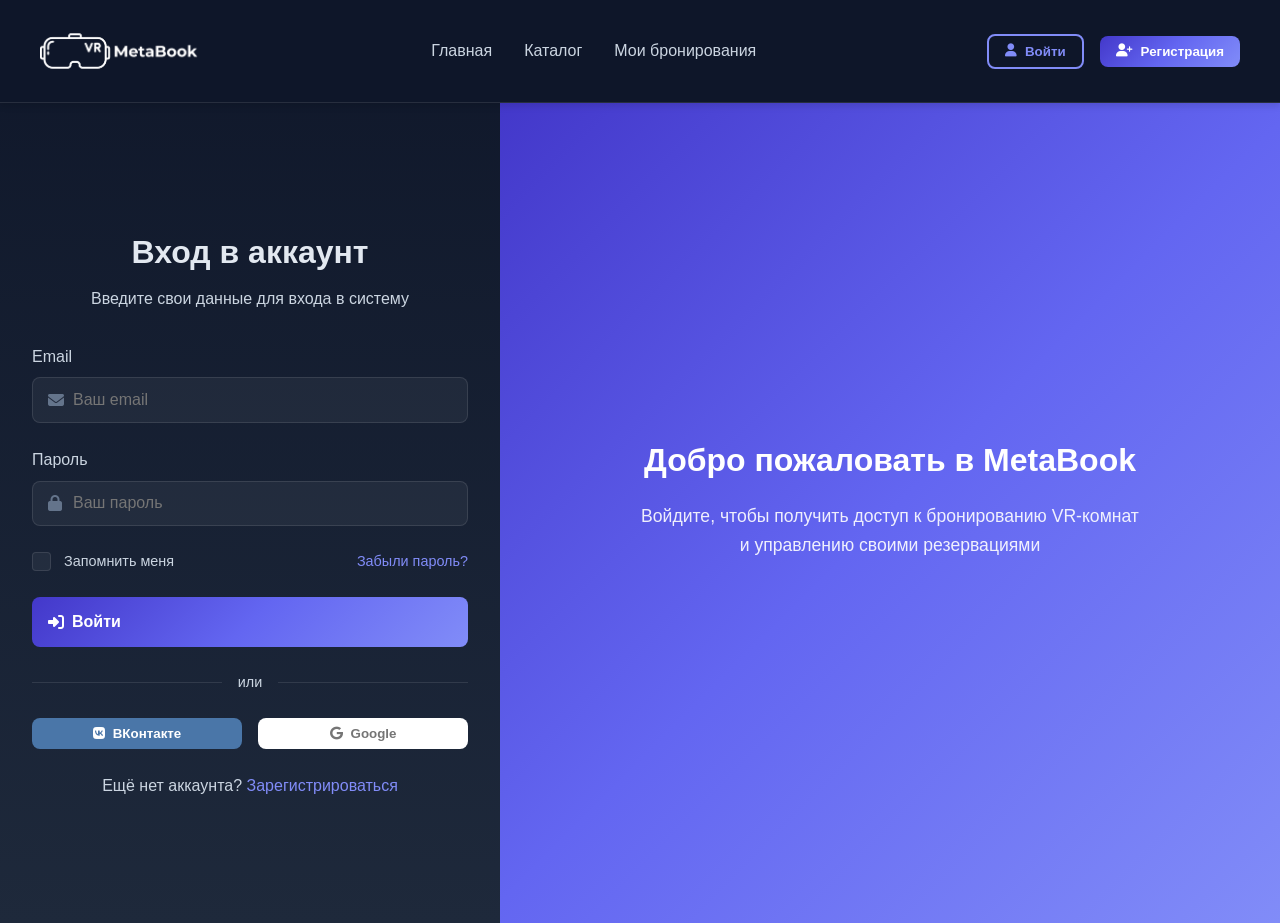
==== pages/booking.html @ 40023121 "Initial commit: MetaBook VR platform" ====
<!DOCTYPE html>
<html lang="ru">
<head>
    <meta charset="UTF-8">
    <meta name="viewport" content="width=device-width, initial-scale=1.0">
    <title>Мои бронирования - MetaBook</title>
    <link rel="stylesheet" href="https://cdnjs.cloudflare.com/ajax/libs/font-awesome/6.4.0/css/all.min.css">
     <link rel="stylesheet" href="../style/styles.css">
    <link rel="stylesheet" href="../style/booking.css">
</head>
<body>
    <!-- Header -->
    <header>
        <div class="header-container">
          <div class="logo">
                <img src="../images/logo.png" p="MetaBook Logo" class="logo-image">
            </div>
            <nav>
                <ul>
                    <li><a href="../index.html">Главная</a></li>
                    <li><a href="catalog.html">Каталог</a></li>
                    <li><a href="booking.html" class="active">Мои бронирования</a></li>
                    
                </ul>
            </nav>
            <div class="user-actions">
                <button class="btn btn-outline"><i class="fa-solid fa-user"></i> Профиль</button>
                <button class="btn btn-primary" onclick="logout()"><i class="fa-solid fa-right-from-bracket"></i> Выйти</button>
            </div>
        </div>
    </header>

    <!-- Main Content -->
    <main class="booking-container">
        <div class="container">
            <h1 class="page-title">Мои бронирования</h1>
            
            <!-- Filter Tabs -->
            <div class="booking-tabs">
                <button class="tab-btn active" data-tab="active">Активные</button>
                <button class="tab-btn" data-tab="upcoming">Предстоящие</button>
                <button class="tab-btn" data-tab="completed">Завершенные</button>
                <button class="tab-btn" data-tab="cancelled">Отмененные</button>
            </div>

            <!-- Statistics -->
            <div class="booking-stats">
                <div class="stat-card">
                    <div class="stat-icon">
                        <i class="fa-solid fa-clock"></i>
                    </div>
                    <div class="stat-info">
                        <h3>5</h3>
                        <p>Активных броней</p>
                    </div>
                </div>
                <div class="stat-card">
                    <div class="stat-icon">
                        <i class="fa-solid fa-calendar-check"></i>
                    </div>
                    <div class="stat-info">
                        <h3>12</h3>
                        <p>Предстоящих</p>
                    </div>
                </div>
                <div class="stat-card">
                    <div class="stat-icon">
                        <i class="fa-solid fa-check-circle"></i>
                    </div>
                    <div class="stat-info">
                        <h3>28</h3>
                        <p>Завершенных</p>
                    </div>
                </div>
                <div class="stat-card">
                    <div class="stat-icon">
                        <i class="fa-solid fa-times-circle"></i>
                    </div>
                    <div class="stat-info">
                        <h3>3</h3>
                        <p>Отмененных</p>
                    </div>
                </div>
            </div>

            <!-- Bookings List -->
            <div class="bookings-list">
                <!-- Active Bookings -->
                <div class="tab-content active" id="active-tab">
                    <div class="booking-card active">
                        <div class="booking-header">
                            <h3>Киберпанк-лаунж</h3>
                            <span class="booking-status status-active">Активно</span>
                        </div>
                        <div class="booking-details">
                            <div class="booking-info">
                                <div class="info-item">
                                    <i class="fa-solid fa-calendar"></i>
                                    <span>15 декабря 2023</span>
                                </div>
                                <div class="info-item">
                                    <i class="fa-solid fa-clock"></i>
                                    <span>14:00 - 16:00 (2 часа)</span>
                                </div>
                                <div class="info-item">
                                    <i class="fa-solid fa-users"></i>
                                    <span>4 участника</span>
                                </div>
                                <div class="info-item">
                                    <i class="fa-solid fa-wallet"></i>
                                    <span>700 ₽</span>
                                </div>
                            </div>
                            <div class="booking-actions">
                                <a href="room.html" class="btn btn-primary">
                                    <i class="fa-solid fa-play"></i> Подключиться
                                </a>
                                <button class="btn btn-outline" onclick="cancelBooking('b123')">
                                    <i class="fa-solid fa-times"></i> Отменить
                                </button>
                            </div>
                        </div>
                    </div>

                    <div class="booking-card active">
                        <div class="booking-header">
                            <h3>Космическая станция</h3>
                            <span class="booking-status status-active">Активно</span>
                        </div>
                        <div class="booking-details">
                            <div class="booking-info">
                                <div class="info-item">
                                    <i class="fa-solid fa-calendar"></i>
                                    <span>15 декабря 2023</span>
                                </div>
                                <div class="info-item">
                                    <i class="fa-solid fa-clock"></i>
                                    <span>18:00 - 20:00 (2 часа)</span>
                                </div>
                                <div class="info-item">
                                    <i class="fa-solid fa-users"></i>
                                    <span>6 участников</span>
                                </div>
                                <div class="info-item">
                                    <i class="fa-solid fa-wallet"></i>
                                    <span>1000 ₽</span>
                                </div>
                            </div>
                            <div class="booking-actions">
                                <a href="room.html" class="btn btn-primary">
                                    <i class="fa-solid fa-play"></i> Подключиться
                                </a>
                                <button class="btn btn-outline" onclick="cancelBooking('b124')">
                                    <i class="fa-solid fa-times"></i> Отменить
                                </button>
                            </div>
                        </div>
                    </div>
                </div>

                <!-- Upcoming Bookings -->
                <div class="tab-content" id="upcoming-tab">
                    <div class="booking-card upcoming">
                        <div class="booking-header">
                            <h3>Природный оазис</h3>
                            <span class="booking-status status-upcoming">Предстоящее</span>
                        </div>
                        <div class="booking-details">
                            <div class="booking-info">
                                <div class="info-item">
                                    <i class="fa-solid fa-calendar"></i>
                                    <span>16 декабря 2023</span>
                                </div>
                                <div class="info-item">
                                    <i class="fa-solid fa-clock"></i>
                                    <span>11:00 - 12:00 (1 час)</span>
                                </div>
                                <div class="info-item">
                                    <i class="fa-solid fa-users"></i>
                                    <span>2 участника</span>
                                </div>
                                <div class="info-item">
                                    <i class="fa-solid fa-wallet"></i>
                                    <span>0 ₽</span>
                                </div>
                            </div>
                            <div class="booking-actions">
                                <button class="btn btn-outline" onclick="editBooking('b125')">
                                    <i class="fa-solid fa-edit"></i> Изменить
                                </button>
                                <button class="btn btn-outline" onclick="cancelBooking('b125')">
                                    <i class="fa-solid fa-times"></i> Отменить
                                </button>
                            </div>
                        </div>
                    </div>
                </div>

                <!-- Completed Bookings -->
                <div class="tab-content" id="completed-tab">
                    <div class="booking-card completed">
                        <div class="booking-header">
                            <h3>VR-кинотеатр "Андромеда"</h3>
                            <span class="booking-status status-completed">Завершено</span>
                        </div>
                        <div class="booking-details">
                            <div class="booking-info">
                                <div class="info-item">
                                    <i class="fa-solid fa-calendar"></i>
                                    <span>14 декабря 2023</span>
                                </div>
                                <div class="info-item">
                                    <i class="fa-solid fa-clock"></i>
                                    <span>20:00 - 22:00 (2 часа)</span>
                                </div>
                                <div class="info-item">
                                    <i class="fa-solid fa-users"></i>
                                    <span>8 участников</span>
                                </div>
                                <div class="info-item">
                                    <i class="fa-solid fa-wallet"></i>
                                    <span>1200 ₽</span>
                                </div>
                            </div>
                            <div class="booking-actions">
                                <button class="btn btn-outline" onclick="viewDetails('b126')">
                                    <i class="fa-solid fa-info-circle"></i> Детали
                                </button>
                                <button class="btn btn-primary" onclick="bookAgain('b126')">
                                    <i class="fa-solid fa-repeat"></i> Забронировать снова
                                </button>
                            </div>
                        </div>
                    </div>
                </div>

                <!-- Cancelled Bookings -->
                <div class="tab-content" id="cancelled-tab">
                    <div class="booking-card cancelled">
                        <div class="booking-header">
                            <h3>Конференц-зал "Орион"</h3>
                            <span class="booking-status status-cancelled">Отменено</span>
                        </div>
                        <div class="booking-details">
                            <div class="booking-info">
                                <div class="info-item">
                                    <i class="fa-solid fa-calendar"></i>
                                    <span>13 декабря 2023</span>
                                </div>
                                <div class="info-item">
                                    <i class="fa-solid fa-clock"></i>
                                    <span>15:00 - 17:00 (2 часа)</span>
                                </div>
                                <div class="info-item">
                                    <i class="fa-solid fa-users"></i>
                                    <span>10 участников</span>
                                </div>
                                <div class="info-item">
                                    <i class="fa-solid fa-wallet"></i>
                                    <span>800 ₽</span>
                                </div>
                            </div>
                            <div class="booking-actions">
                                <button class="btn btn-outline" onclick="viewDetails('b127')">
                                    <i class="fa-solid fa-info-circle"></i> Детали
                                </button>
                                <button class="btn btn-primary" onclick="bookAgain('b127')">
                                    <i class="fa-solid fa-repeat"></i> Забронировать снова
                                </button>
                            </div>
                        </div>
                    </div>
                </div>
            </div>

            <!-- Empty State -->
            <div class="empty-state" id="emptyState" style="display: none;">
                <div class="empty-icon">
                    <i class="fa-solid fa-calendar-xmark"></i>
                </div>
                <h3>Бронирования не найдены</h3>
                <p>У вас пока нет бронирований в этом разделе</p>
                <a href="../index.html" class="btn btn-primary">
                    <i class="fa-solid fa-plus"></i> Найти комнату
                </a>
            </div>
        </div>
    </main>

    <!-- Footer -->
    <footer>
        <div class="footer-container">
            <div class="footer-about">
                <div class="logo">
                <img src="../images/logo.png" p="MetaBook Logo" class="logo-image">
            </div>
                <p>Портал для бронирования виртуальных комнат в метавселенной. Найдите идеальное пространство для вашего следующего VR-опыта.</p>
            </div>
            <div class="footer-links">
                <h3>Навигация</h3>
                <ul>
                    <li><a href="../index.html">Главная</a></li>
                    <li><a href="room.html">Каталог комнат</a></li>
                    <li><a href="booking.html">Мои бронирования</a></li>
                    <li><a href="#">Создать комнату</a></li>
                </ul>
            </div>
            <div class="footer-links">
                <h3>Поддержка</h3>
                <ul>
                    <li><a href="#">Помощь</a></li>
                    <li><a href="#">FAQ</a></li>
                    <li><a href="#">Контакты</a></li>
                    <li><a href="#">Условия использования</a></li>
                </ul>
            </div>
            <div class="footer-links">
                <h3>Социальные сети</h3>
                <ul>
                    <li><a href="#"><i class="fa-brands fa-vk"></i> VKontakte</a></li>
                    <li><a href="#"><i class="fa-brands fa-telegram"></i> Telegram</a></li>
                    <li><a href="#"><i class="fa-brands fa-youtube"></i> YouTube</a></li>
                    <li><a href="#"><i class="fa-brands fa-discord"></i> Discord</a></li>
                </ul>
            </div>
        </div>
        <div class="copyright">
            <p>&copy; 2025 MetaBook. Все права защищены.</p>
        </div>
    </footer>

    <script src="script/booking-script.js"></script>
    <script src="script/auth-check.js"></script>
</body>

<script src="script/auth.js"></script>
<script>
    document.addEventListener('DOMContentLoaded', async function() {
        const token = localStorage.getItem('authToken');
        const userId = localStorage.getItem('userId');
        await updateAuthUI(token, userId);
    });
</script>
</html>
---- style/styles.css ----
:root {
    --primary: #6366f1;
    --primary-dark: #4f46e5;
    --secondary: #0ea5e9;
    --dark: #0f172a;
    --darker: #0a0e1a;
    --light: #cbd5e1;
    --lighter: #e2e8f0;
    --gray: #64748b;
    --success: #10b981;
    --error: #ef4444;
    --vr-gradient: linear-gradient(135deg, #4338ca, #6366f1, #818cf8);
    --bg-gradient: linear-gradient(to bottom, #0f172a, #1e293b);
}

* {
    margin: 0;
    padding: 0;
    box-sizing: border-box;
    font-family: 'Segoe UI', Tahoma, Geneva, Verdana, sans-serif;
}

body {
    background: var(--bg-gradient);
    color: var(--lighter);
    line-height: 1.6;
    min-height: 100vh;
}

/* Header Styles */
header {
    background: rgba(15, 23, 42, 0.9);
    backdrop-filter: blur(10px);
    color: white;
    padding: 1rem 2rem;
    position: sticky;
    top: 0;
    z-index: 100;
    box-shadow: 0 4px 6px rgba(0, 0, 0, 0.1);
    border-bottom: 1px solid rgba(255, 255, 255, 0.1);
}

.header-container {
    max-width: 1200px;
    margin: 0 auto;
    display: flex;
    justify-content: space-between;
    align-items: center;
}

.logo {
    display: flex;
    align-items: center;
    gap: 0.5rem;
    font-size: 1.5rem;
    font-weight: 700;
    color: var(--lighter);
}

.logo i {
    font-size: 1.8rem;
    color: #818cf8;
}

nav ul {
    display: flex;
    list-style: none;
    gap: 2rem;
}

nav a {
    color: var(--light);
    text-decoration: none;
    font-weight: 500;
    transition: all 0.3s;
    position: relative;
}

nav a:hover {
    color: white;
}

nav a::after {
    content: '';
    position: absolute;
    bottom: -5px;
    left: 0;
    width: 0;
    height: 2px;
    background: var(--vr-gradient);
    transition: width 0.3s;
}

nav a:hover::after {
    width: 100%;
}

.user-actions {
    display: flex;
    align-items: center;
    gap: 1rem;
}

.btn {
    padding: 0.5rem 1rem;
    border-radius: 8px;
    border: none;
    font-weight: 600;
    cursor: pointer;
    transition: all 0.3s;
    display: inline-flex;
    align-items: center;
    gap: 0.5rem;
    text-decoration: none;
}

.btn-primary {
    background: var(--vr-gradient);
    color: white;
}

.btn-primary:hover {
    transform: translateY(-2px);
    box-shadow: 0 4px 12px rgba(99, 102, 241, 0.3);
}

.btn-outline {
    background-color: transparent;
    border: 2px solid #818cf8;
    color: #818cf8;
}

.btn-outline:hover {
    background-color: #818cf8;
    color: white;
}

.btn-sm {
    padding: 0.4rem 0.8rem;
    font-size: 0.8rem;
}

/* Container */
.container {
    max-width: 1200px;
    margin: 0 auto;
    padding: 0 2rem;
}

/* Modal */
.modal {
    display: none;
    position: fixed;
    top: 0;
    left: 0;
    width: 100%;
    height: 100%;
    background: rgba(0, 0, 0, 0.7);
    z-index: 1000;
    align-items: center;
    justify-content: center;
    backdrop-filter: blur(5px);
}

.modal-content {
    background: rgba(15, 23, 42, 0.95);
    border-radius: 12px;
    width: 90%;
    max-width: 500px;
    padding: 2rem;
    box-shadow: 0 10px 25px rgba(0, 0, 0, 0.2);
    position: relative;
    border: 1px solid rgba(255, 255, 255, 0.1);
    backdrop-filter: blur(10px);
}

.close-modal {
    position: absolute;
    top: 1rem;
    right: 1rem;
    background: none;
    border: none;
    font-size: 1.5rem;
    cursor: pointer;
    color: var(--light);
}

.modal-title {
    margin-bottom: 1.5rem;
    color: var(--lighter);
}

.form-group {
    margin-bottom: 1.5rem;
}

.form-group label {
    display: block;
    margin-bottom: 0.5rem;
    font-weight: 500;
    color: var(--light);
}

.form-group input, .form-group select {
    width: 100%;
    padding: 0.8rem;
    background: rgba(255, 255, 255, 0.1);
    border: 1px solid rgba(255, 255, 255, 0.1);
    border-radius: 8px;
    font-size: 1rem;
    color: white;
}

/* Footer */
footer {
    background: var(--darker);
    color: white;
    padding: 3rem 2rem;
    margin-top: 4rem;
    border-top: 1px solid rgba(255, 255, 255, 0.1);
}

.footer-container {
    max-width: 1200px;
    margin: 0 auto;
    display: grid;
    grid-template-columns: repeat(auto-fit, minmax(250px, 1fr));
    gap: 2rem;
}

.footer-logo {
    font-size: 1.8rem;
    font-weight: 700;
    margin-bottom: 1rem;
    display: flex;
    align-items: center;
    gap: 0.5rem;
    color: var(--lighter);
}

.footer-links h3 {
    margin-bottom: 1rem;
    font-size: 1.2rem;
    color: var(--lighter);
}

.footer-links ul {
    list-style: none;
}

.footer-links li {
    margin-bottom: 0.5rem;
}

.footer-links a {
    color: var(--light);
    text-decoration: none;
    transition: color 0.3s;
}

.footer-links a:hover {
    color: #818cf8;
}

.copyright {
    text-align: center;
    margin-top: 3rem;
    padding-top: 1.5rem;
    border-top: 1px solid rgba(255, 255, 255, 0.1);
    color: var(--gray);
}

/* Responsive Design */
@media (max-width: 768px) {
    .header-container {
        flex-direction: column;
        gap: 1rem;
    }

    nav ul {
        gap: 1rem;
        flex-wrap: wrap;
        justify-content: center;
    }

    .container {
        padding: 0 1rem;
    }
}

.logo-image {
    height: 70px; /* Регулируйте по необходимости */
    width: auto;
    transition: transform 0.3s ease;
}

.logo-image:hover {
    transform: scale(1.05);
}

/* Адаптивность для мобильных устройств */
@media (max-width: 768px) {
    .logo-image {
        height: 32px;
    }
}
---- style/booking.css ----
/* Booking Page Styles */
.booking-container {
    min-height: calc(100vh - 200px);
    padding: 2rem 0;
}

.page-title {
    font-size: 2.5rem;
    margin-bottom: 2rem;
    text-align: center;
    color: var(--lighter);
    position: relative;
}

.page-title::after {
    content: '';
    position: absolute;
    bottom: -10px;
    left: 50%;
    transform: translateX(-50%);
    width: 80px;
    height: 4px;
    background: var(--vr-gradient);
    border-radius: 2px;
}

/* Booking Tabs */
.booking-tabs {
    display: flex;
    gap: 1rem;
    margin-bottom: 2rem;
    flex-wrap: wrap;
}

.tab-btn {
    padding: 0.8rem 1.5rem;
    background: rgba(255, 255, 255, 0.1);
    border: 1px solid rgba(255, 255, 255, 0.1);
    border-radius: 8px;
    color: var(--light);
    cursor: pointer;
    transition: all 0.3s;
    font-weight: 600;
}

.tab-btn:hover {
    background: rgba(255, 255, 255, 0.2);
}

.tab-btn.active {
    background: var(--vr-gradient);
    color: white;
    border-color: transparent;
}

/* Statistics */
.booking-stats {
    display: grid;
    grid-template-columns: repeat(auto-fit, minmax(200px, 1fr));
    gap: 1.5rem;
    margin-bottom: 3rem;
}

.stat-card {
    background: rgba(15, 23, 42, 0.7);
    border-radius: 12px;
    padding: 1.5rem;
    display: flex;
    align-items: center;
    gap: 1rem;
    border: 1px solid rgba(255, 255, 255, 0.1);
    backdrop-filter: blur(10px);
}

.stat-icon {
    width: 50px;
    height: 50px;
    border-radius: 50%;
    background: var(--vr-gradient);
    display: flex;
    align-items: center;
    justify-content: center;
    font-size: 1.2rem;
}

.stat-info h3 {
    font-size: 2rem;
    margin: 0;
    color: var(--lighter);
}

.stat-info p {
    margin: 0;
    color: var(--light);
    font-size: 0.9rem;
}

/* Booking Cards */
.bookings-list {
    display: flex;
    flex-direction: column;
    gap: 1.5rem;
}

.tab-content {
    display: none;
}

.tab-content.active {
    display: flex;
    flex-direction: column;
    gap: 1.5rem;
}

.booking-card {
    background: rgba(15, 23, 42, 0.7);
    border-radius: 12px;
    padding: 1.5rem;
    border: 1px solid rgba(255, 255, 255, 0.1);
    backdrop-filter: blur(10px);
    transition: all 0.3s;
}

.booking-card:hover {
    border-color: rgba(99, 102, 241, 0.3);
    transform: translateY(-2px);
}

.booking-header {
    display: flex;
    justify-content: space-between;
    align-items: center;
    margin-bottom: 1.5rem;
}

.booking-header h3 {
    margin: 0;
    color: var(--lighter);
    font-size: 1.3rem;
}

.booking-status {
    padding: 0.3rem 0.8rem;
    border-radius: 20px;
    font-size: 0.8rem;
    font-weight: 600;
}

.status-active {
    background: rgba(16, 185, 129, 0.2);
    color: #10b981;
    border: 1px solid rgba(16, 185, 129, 0.3);
}

.status-upcoming {
    background: rgba(59, 130, 246, 0.2);
    color: #3b82f6;
    border: 1px solid rgba(59, 130, 246, 0.3);
}

.status-completed {
    background: rgba(107, 114, 128, 0.2);
    color: #6b7280;
    border: 1px solid rgba(107, 114, 128, 0.3);
}

.status-cancelled {
    background: rgba(239, 68, 68, 0.2);
    color: #ef4444;
    border: 1px solid rgba(239, 68, 68, 0.3);
}

.booking-details {
    display: grid;
    grid-template-columns: 1fr auto;
    gap: 2rem;
    align-items: center;
}

.booking-info {
    display: grid;
    grid-template-columns: repeat(auto-fit, minmax(200px, 1fr));
    gap: 1rem;
}

.info-item {
    display: flex;
    align-items: center;
    gap: 0.5rem;
    color: var(--light);
}

.info-item i {
    color: #818cf8;
    width: 16px;
}

.booking-actions {
    display: flex;
    gap: 0.8rem;
    flex-wrap: wrap;
}

/* Empty State */
.empty-state {
    text-align: center;
    padding: 4rem 2rem;
    color: var(--light);
}

.empty-icon {
    font-size: 4rem;
    color: #818cf8;
    margin-bottom: 1.5rem;
}

.empty-state h3 {
    margin-bottom: 1rem;
    color: var(--lighter);
}

.empty-state p {
    margin-bottom: 2rem;
    font-size: 1.1rem;
}

/* Active nav link */
nav a.active {
    color: white;
}

nav a.active::after {
    width: 100%;
}

/* Responsive Design for Booking Page */
@media (max-width: 768px) {
    .booking-tabs {
        flex-direction: column;
    }
    
    .booking-stats {
        grid-template-columns: 1fr;
    }
    
    .booking-details {
        grid-template-columns: 1fr;
        gap: 1.5rem;
    }
    
    .booking-actions {
        justify-content: center;
    }
    
    .booking-header {
        flex-direction: column;
        align-items: flex-start;
        gap: 1rem;
    }
    
    .page-title {
        font-size: 2rem;
    }
}
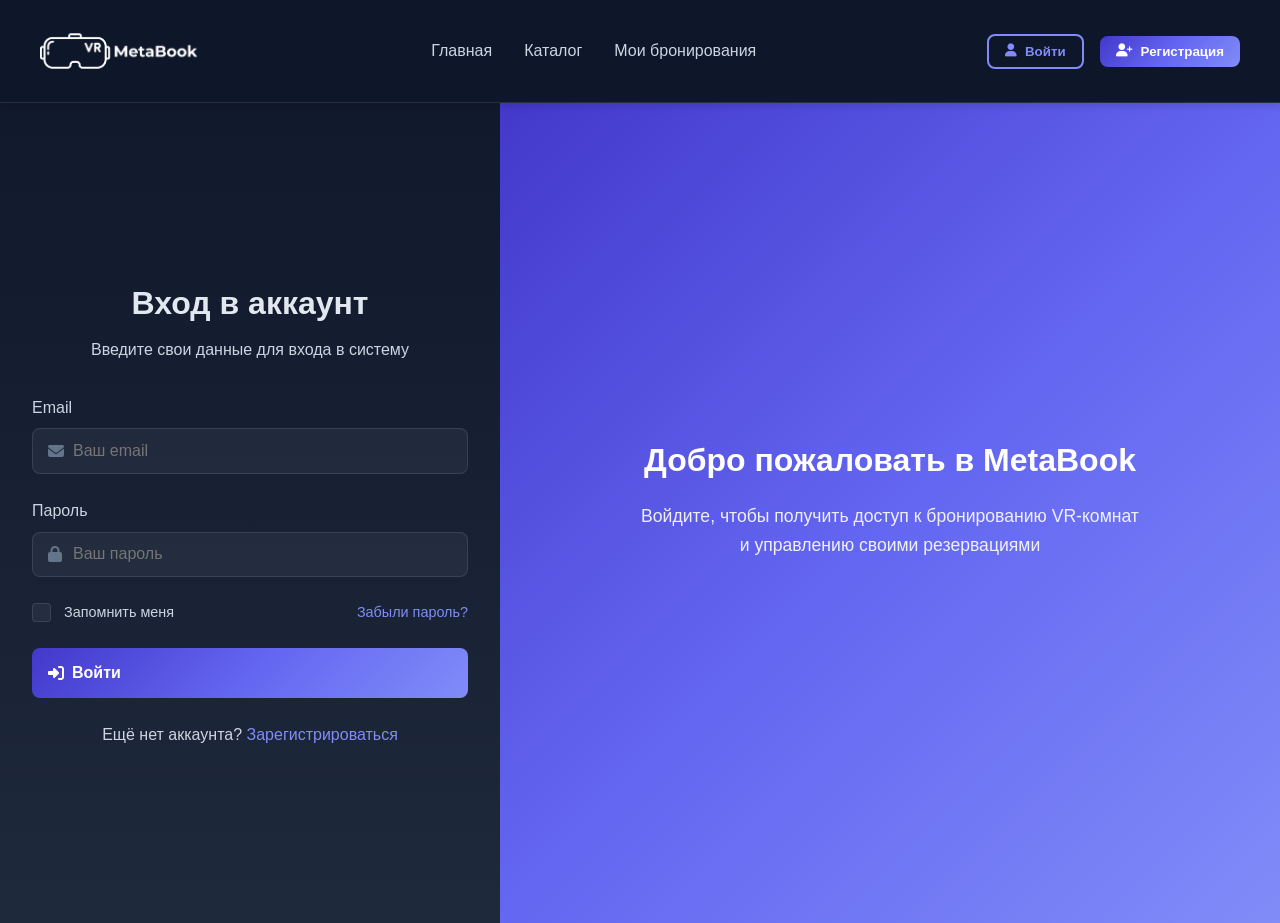
==== commit 1d9615a6: "qwe" ====
--- a/pages/booking.html
+++ b/pages/booking.html
@@ -5,27 +5,30 @@
     <meta name="viewport" content="width=device-width, initial-scale=1.0">
     <title>Мои бронирования - MetaBook</title>
     <link rel="stylesheet" href="https://cdnjs.cloudflare.com/ajax/libs/font-awesome/6.4.0/css/all.min.css">
-     <link rel="stylesheet" href="../style/styles.css">
+    <link rel="stylesheet" href="../style/styles.css">
     <link rel="stylesheet" href="../style/booking.css">
 </head>
 <body>
     <!-- Header -->
     <header>
         <div class="header-container">
-          <div class="logo">
-                <img src="../images/logo.png" p="MetaBook Logo" class="logo-image">
+            <div class="logo">
+                <img src="../images/logo.png" alt="MetaBook Logo" class="logo-image">
             </div>
             <nav>
                 <ul>
                     <li><a href="../index.html">Главная</a></li>
                     <li><a href="catalog.html">Каталог</a></li>
                     <li><a href="booking.html" class="active">Мои бронирования</a></li>
-                    
                 </ul>
             </nav>
             <div class="user-actions">
-                <button class="btn btn-outline"><i class="fa-solid fa-user"></i> Профиль</button>
-                <button class="btn btn-primary" onclick="logout()"><i class="fa-solid fa-right-from-bracket"></i> Выйти</button>
+                <button class="btn btn-outline" onclick="location.href='profile.html'">
+                    <i class="fa-solid fa-user"></i> Профиль
+                </button>
+                <button class="btn btn-primary" onclick="logout()">
+                    <i class="fa-solid fa-right-from-bracket"></i> Выйти
+                </button>
             </div>
         </div>
     </header>
@@ -46,231 +49,34 @@
             <!-- Statistics -->
             <div class="booking-stats">
                 <div class="stat-card">
-                    <div class="stat-icon">
-                        <i class="fa-solid fa-clock"></i>
-                    </div>
-                    <div class="stat-info">
-                        <h3>5</h3>
-                        <p>Активных броней</p>
-                    </div>
+                    <div class="stat-icon"><i class="fa-solid fa-clock"></i></div>
+                    <div class="stat-info"><h3 id="statActive">—</h3><p>Активных броней</p></div>
                 </div>
                 <div class="stat-card">
-                    <div class="stat-icon">
-                        <i class="fa-solid fa-calendar-check"></i>
-                    </div>
-                    <div class="stat-info">
-                        <h3>12</h3>
-                        <p>Предстоящих</p>
-                    </div>
+                    <div class="stat-icon"><i class="fa-solid fa-calendar-check"></i></div>
+                    <div class="stat-info"><h3 id="statUpcoming">—</h3><p>Предстоящих</p></div>
                 </div>
                 <div class="stat-card">
-                    <div class="stat-icon">
-                        <i class="fa-solid fa-check-circle"></i>
-                    </div>
-                    <div class="stat-info">
-                        <h3>28</h3>
-                        <p>Завершенных</p>
-                    </div>
+                    <div class="stat-icon"><i class="fa-solid fa-check-circle"></i></div>
+                    <div class="stat-info"><h3 id="statCompleted">—</h3><p>Завершенных</p></div>
                 </div>
                 <div class="stat-card">
-                    <div class="stat-icon">
-                        <i class="fa-solid fa-times-circle"></i>
-                    </div>
-                    <div class="stat-info">
-                        <h3>3</h3>
-                        <p>Отмененных</p>
-                    </div>
+                    <div class="stat-icon"><i class="fa-solid fa-times-circle"></i></div>
+                    <div class="stat-info"><h3 id="statCancelled">—</h3><p>Отмененных</p></div>
                 </div>
             </div>
 
             <!-- Bookings List -->
             <div class="bookings-list">
-                <!-- Active Bookings -->
                 <div class="tab-content active" id="active-tab">
-                    <div class="booking-card active">
-                        <div class="booking-header">
-                            <h3>Киберпанк-лаунж</h3>
-                            <span class="booking-status status-active">Активно</span>
-                        </div>
-                        <div class="booking-details">
-                            <div class="booking-info">
-                                <div class="info-item">
-                                    <i class="fa-solid fa-calendar"></i>
-                                    <span>15 декабря 2023</span>
-                                </div>
-                                <div class="info-item">
-                                    <i class="fa-solid fa-clock"></i>
-                                    <span>14:00 - 16:00 (2 часа)</span>
-                                </div>
-                                <div class="info-item">
-                                    <i class="fa-solid fa-users"></i>
-                                    <span>4 участника</span>
-                                </div>
-                                <div class="info-item">
-                                    <i class="fa-solid fa-wallet"></i>
-                                    <span>700 ₽</span>
-                                </div>
-                            </div>
-                            <div class="booking-actions">
-                                <a href="room.html" class="btn btn-primary">
-                                    <i class="fa-solid fa-play"></i> Подключиться
-                                </a>
-                                <button class="btn btn-outline" onclick="cancelBooking('b123')">
-                                    <i class="fa-solid fa-times"></i> Отменить
-                                </button>
-                            </div>
-                        </div>
-                    </div>
-
-                    <div class="booking-card active">
-                        <div class="booking-header">
-                            <h3>Космическая станция</h3>
-                            <span class="booking-status status-active">Активно</span>
-                        </div>
-                        <div class="booking-details">
-                            <div class="booking-info">
-                                <div class="info-item">
-                                    <i class="fa-solid fa-calendar"></i>
-                                    <span>15 декабря 2023</span>
-                                </div>
-                                <div class="info-item">
-                                    <i class="fa-solid fa-clock"></i>
-                                    <span>18:00 - 20:00 (2 часа)</span>
-                                </div>
-                                <div class="info-item">
-                                    <i class="fa-solid fa-users"></i>
-                                    <span>6 участников</span>
-                                </div>
-                                <div class="info-item">
-                                    <i class="fa-solid fa-wallet"></i>
-                                    <span>1000 ₽</span>
-                                </div>
-                            </div>
-                            <div class="booking-actions">
-                                <a href="room.html" class="btn btn-primary">
-                                    <i class="fa-solid fa-play"></i> Подключиться
-                                </a>
-                                <button class="btn btn-outline" onclick="cancelBooking('b124')">
-                                    <i class="fa-solid fa-times"></i> Отменить
-                                </button>
-                            </div>
-                        </div>
+                    <div style="text-align: center; padding: 3rem; color: rgba(255,255,255,0.5);">
+                        <i class="fa-solid fa-spinner fa-spin" style="font-size: 2rem; margin-bottom: 1rem; display: block;"></i>
+                        Загрузка...
                     </div>
                 </div>
-
-                <!-- Upcoming Bookings -->
-                <div class="tab-content" id="upcoming-tab">
-                    <div class="booking-card upcoming">
-                        <div class="booking-header">
-                            <h3>Природный оазис</h3>
-                            <span class="booking-status status-upcoming">Предстоящее</span>
-                        </div>
-                        <div class="booking-details">
-                            <div class="booking-info">
-                                <div class="info-item">
-                                    <i class="fa-solid fa-calendar"></i>
-                                    <span>16 декабря 2023</span>
-                                </div>
-                                <div class="info-item">
-                                    <i class="fa-solid fa-clock"></i>
-                                    <span>11:00 - 12:00 (1 час)</span>
-                                </div>
-                                <div class="info-item">
-                                    <i class="fa-solid fa-users"></i>
-                                    <span>2 участника</span>
-                                </div>
-                                <div class="info-item">
-                                    <i class="fa-solid fa-wallet"></i>
-                                    <span>0 ₽</span>
-                                </div>
-                            </div>
-                            <div class="booking-actions">
-                                <button class="btn btn-outline" onclick="editBooking('b125')">
-                                    <i class="fa-solid fa-edit"></i> Изменить
-                                </button>
-                                <button class="btn btn-outline" onclick="cancelBooking('b125')">
-                                    <i class="fa-solid fa-times"></i> Отменить
-                                </button>
-                            </div>
-                        </div>
-                    </div>
-                </div>
-
-                <!-- Completed Bookings -->
-                <div class="tab-content" id="completed-tab">
-                    <div class="booking-card completed">
-                        <div class="booking-header">
-                            <h3>VR-кинотеатр "Андромеда"</h3>
-                            <span class="booking-status status-completed">Завершено</span>
-                        </div>
-                        <div class="booking-details">
-                            <div class="booking-info">
-                                <div class="info-item">
-                                    <i class="fa-solid fa-calendar"></i>
-                                    <span>14 декабря 2023</span>
-                                </div>
-                                <div class="info-item">
-                                    <i class="fa-solid fa-clock"></i>
-                                    <span>20:00 - 22:00 (2 часа)</span>
-                                </div>
-                                <div class="info-item">
-                                    <i class="fa-solid fa-users"></i>
-                                    <span>8 участников</span>
-                                </div>
-                                <div class="info-item">
-                                    <i class="fa-solid fa-wallet"></i>
-                                    <span>1200 ₽</span>
-                                </div>
-                            </div>
-                            <div class="booking-actions">
-                                <button class="btn btn-outline" onclick="viewDetails('b126')">
-                                    <i class="fa-solid fa-info-circle"></i> Детали
-                                </button>
-                                <button class="btn btn-primary" onclick="bookAgain('b126')">
-                                    <i class="fa-solid fa-repeat"></i> Забронировать снова
-                                </button>
-                            </div>
-                        </div>
-                    </div>
-                </div>
-
-                <!-- Cancelled Bookings -->
-                <div class="tab-content" id="cancelled-tab">
-                    <div class="booking-card cancelled">
-                        <div class="booking-header">
-                            <h3>Конференц-зал "Орион"</h3>
-                            <span class="booking-status status-cancelled">Отменено</span>
-                        </div>
-                        <div class="booking-details">
-                            <div class="booking-info">
-                                <div class="info-item">
-                                    <i class="fa-solid fa-calendar"></i>
-                                    <span>13 декабря 2023</span>
-                                </div>
-                                <div class="info-item">
-                                    <i class="fa-solid fa-clock"></i>
-                                    <span>15:00 - 17:00 (2 часа)</span>
-                                </div>
-                                <div class="info-item">
-                                    <i class="fa-solid fa-users"></i>
-                                    <span>10 участников</span>
-                                </div>
-                                <div class="info-item">
-                                    <i class="fa-solid fa-wallet"></i>
-                                    <span>800 ₽</span>
-                                </div>
-                            </div>
-                            <div class="booking-actions">
-                                <button class="btn btn-outline" onclick="viewDetails('b127')">
-                                    <i class="fa-solid fa-info-circle"></i> Детали
-                                </button>
-                                <button class="btn btn-primary" onclick="bookAgain('b127')">
-                                    <i class="fa-solid fa-repeat"></i> Забронировать снова
-                                </button>
-                            </div>
-                        </div>
-                    </div>
-                </div>
+                <div class="tab-content" id="upcoming-tab"></div>
+                <div class="tab-content" id="completed-tab"></div>
+                <div class="tab-content" id="cancelled-tab"></div>
             </div>
 
             <!-- Empty State -->
@@ -292,36 +98,9 @@
         <div class="footer-container">
             <div class="footer-about">
                 <div class="logo">
-                <img src="../images/logo.png" p="MetaBook Logo" class="logo-image">
-            </div>
+                    <img src="../images/logo.png" alt="MetaBook Logo" class="logo-image">
+                </div>
                 <p>Портал для бронирования виртуальных комнат в метавселенной. Найдите идеальное пространство для вашего следующего VR-опыта.</p>
-            </div>
-            <div class="footer-links">
-                <h3>Навигация</h3>
-                <ul>
-                    <li><a href="../index.html">Главная</a></li>
-                    <li><a href="room.html">Каталог комнат</a></li>
-                    <li><a href="booking.html">Мои бронирования</a></li>
-                    <li><a href="#">Создать комнату</a></li>
-                </ul>
-            </div>
-            <div class="footer-links">
-                <h3>Поддержка</h3>
-                <ul>
-                    <li><a href="#">Помощь</a></li>
-                    <li><a href="#">FAQ</a></li>
-                    <li><a href="#">Контакты</a></li>
-                    <li><a href="#">Условия использования</a></li>
-                </ul>
-            </div>
-            <div class="footer-links">
-                <h3>Социальные сети</h3>
-                <ul>
-                    <li><a href="#"><i class="fa-brands fa-vk"></i> VKontakte</a></li>
-                    <li><a href="#"><i class="fa-brands fa-telegram"></i> Telegram</a></li>
-                    <li><a href="#"><i class="fa-brands fa-youtube"></i> YouTube</a></li>
-                    <li><a href="#"><i class="fa-brands fa-discord"></i> Discord</a></li>
-                </ul>
             </div>
         </div>
         <div class="copyright">
@@ -332,7 +111,6 @@
     <script src="script/booking-script.js"></script>
     <script src="script/auth-check.js"></script>
 </body>
-
 <script src="script/auth.js"></script>
 <script>
     document.addEventListener('DOMContentLoaded', async function() {
